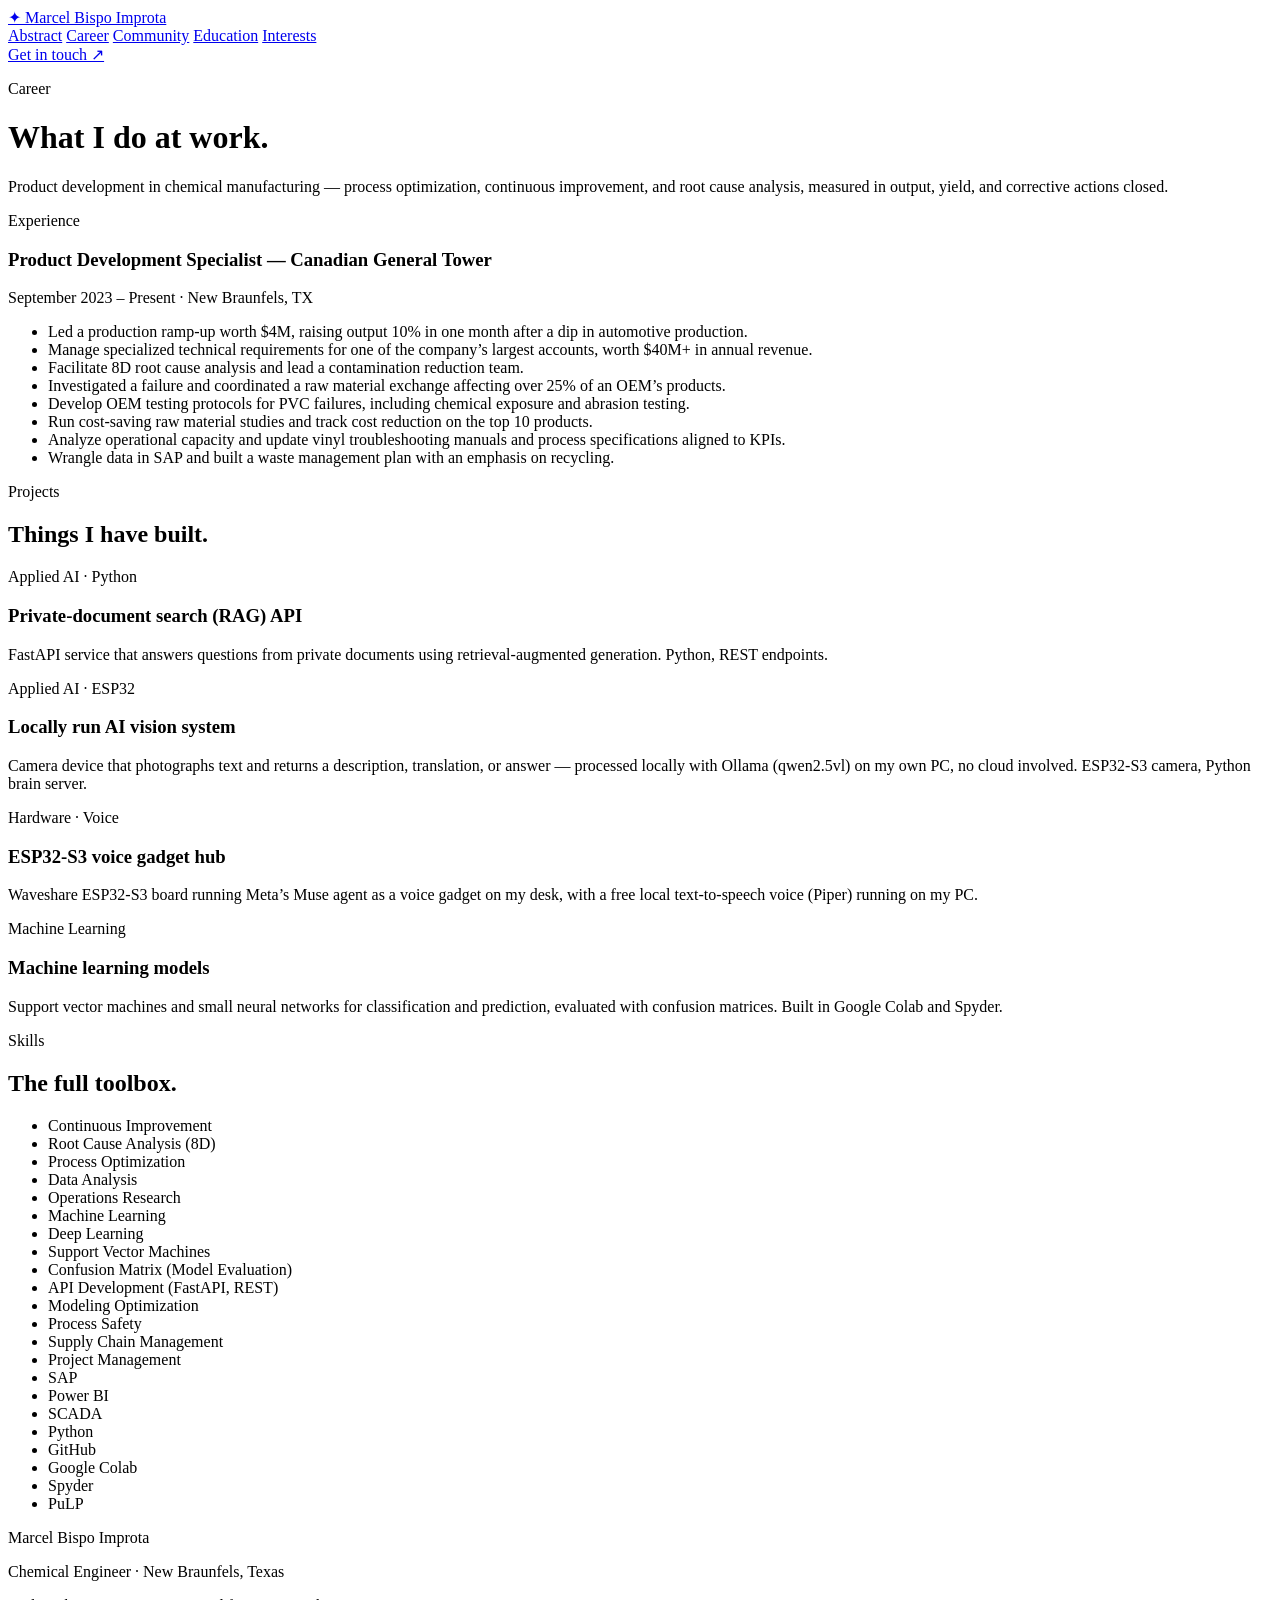
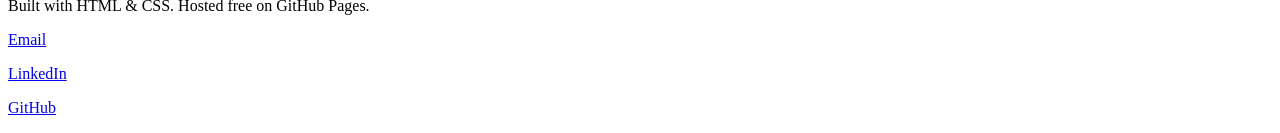
==== career.html @ 75b70cec "Add files via upload" ====
<!DOCTYPE html>
<html lang="en">
<head>
  <meta charset="UTF-8">
  <meta name="viewport" content="width=device-width, initial-scale=1.0">
  <title>Career — Marcel Bispo Improta</title>
  <link rel="preconnect" href="https://fonts.googleapis.com">
  <link rel="preconnect" href="https://fonts.gstatic.com" crossorigin>
  <link href="https://fonts.googleapis.com/css2?family=Fraunces:opsz,wght@9..144,500;9..144,600&family=Inter:wght@400;500;600&display=swap" rel="stylesheet">
  <link rel="stylesheet" href="style.css">
</head>
<body>

  <!-- ============ NAVIGATION (same on every page) ============ -->
  <div class="nav-wrap">
    <nav>
      <a class="brand" href="index.html"><span>✦</span> Marcel Bispo Improta</a>
      <div class="nav-links">
        <a href="index.html">Abstract</a>
        <a href="career.html" class="active">Career</a>
        <a href="community.html">Community</a>
        <a href="education.html">Education</a>
        <a href="interests.html">Interests</a>
      </div>
      <a class="btn" href="mailto:marcelbispoimprota@gmail.com">Get in touch ↗</a>
    </nav>
  </div>

  <!-- ============ PAGE HEADER ============ -->
  <header class="page-hero">
    <div class="page-hero-inner">
      <p class="eyebrow">Career</p>
      <h1>What I do at work.</h1>
      <p>
        Product development in chemical manufacturing — process optimization,
        continuous improvement, and root cause analysis, measured in output,
        yield, and corrective actions closed.
      </p>
    </div>
  </header>

  <!-- ============ EXPERIENCE ============ -->
  <section class="section">
    <p class="eyebrow">Experience</p>
    <h3 class="role">Product Development Specialist — Canadian General Tower</h3>
    <p class="dates">September 2023 – Present &middot; New Braunfels, TX</p>
    <ul class="tight">
      <li>Led a production ramp-up worth $4M, raising output 10% in one month after a dip in automotive production.</li>
      <li>Manage specialized technical requirements for one of the company&rsquo;s largest accounts, worth $40M+ in annual revenue.</li>
      <li>Facilitate 8D root cause analysis and lead a contamination reduction team.</li>
      <li>Investigated a failure and coordinated a raw material exchange affecting over 25% of an OEM&rsquo;s products.</li>
      <li>Develop OEM testing protocols for PVC failures, including chemical exposure and abrasion testing.</li>
      <li>Run cost-saving raw material studies and track cost reduction on the top 10 products.</li>
      <li>Analyze operational capacity and update vinyl troubleshooting manuals and process specifications aligned to KPIs.</li>
      <li>Wrangle data in SAP and built a waste management plan with an emphasis on recycling.</li>
    </ul>
  </section>

  <!-- ============ PROJECTS ============ -->
  <section class="section">
    <p class="eyebrow">Projects</p>
    <h2 class="display">Things I have built.</h2>
    <div class="cards">
      <!-- To add a project, copy one <div class="card"> block and edit it. -->
      <div class="card">
        <span class="tag">Applied AI &middot; Python</span>
        <h3>Private-document search (RAG) API</h3>
        <p>FastAPI service that answers questions from private documents using retrieval-augmented generation. Python, REST endpoints.</p>
      </div>
      <div class="card">
        <span class="tag">Applied AI &middot; ESP32</span>
        <h3>Locally run AI vision system</h3>
        <p>Camera device that photographs text and returns a description, translation, or answer — processed locally with Ollama (qwen2.5vl) on my own PC, no cloud involved. ESP32-S3 camera, Python brain server.</p>
      </div>
      <div class="card">
        <span class="tag">Hardware &middot; Voice</span>
        <h3>ESP32-S3 voice gadget hub</h3>
        <p>Waveshare ESP32-S3 board running Meta&rsquo;s Muse agent as a voice gadget on my desk, with a free local text-to-speech voice (Piper) running on my PC.</p>
      </div>
      <div class="card">
        <span class="tag">Machine Learning</span>
        <h3>Machine learning models</h3>
        <p>Support vector machines and small neural networks for classification and prediction, evaluated with confusion matrices. Built in Google Colab and Spyder.</p>
      </div>
    </div>
  </section>

  <!-- ============ SKILLS ============ -->
  <section class="section">
    <p class="eyebrow">Skills</p>
    <h2 class="display">The full toolbox.</h2>
    <ul class="skills">
      <li>Continuous Improvement</li>
      <li>Root Cause Analysis (8D)</li>
      <li>Process Optimization</li>
      <li>Data Analysis</li>
      <li>Operations Research</li>
      <li>Machine Learning</li>
      <li>Deep Learning</li>
      <li>Support Vector Machines</li>
      <li>Confusion Matrix (Model Evaluation)</li>
      <li>API Development (FastAPI, REST)</li>
      <li>Modeling Optimization</li>
      <li>Process Safety</li>
      <li>Supply Chain Management</li>
      <li>Project Management</li>
      <li>SAP</li>
      <li>Power BI</li>
      <li>SCADA</li>
      <li>Python</li>
      <li>GitHub</li>
      <li>Google Colab</li>
      <li>Spyder</li>
      <li>PuLP</li>
    </ul>
  </section>

  <!-- ============ FOOTER (same on every page) ============ -->
  <footer>
    <div class="footer-inner">
      <div>
        <p class="footer-name">Marcel Bispo Improta</p>
        <p>Chemical Engineer &middot; New Braunfels, Texas</p>
        <p class="footer-note">Built with HTML &amp; CSS. Hosted free on GitHub Pages.</p>
      </div>
      <div>
        <p><a href="mailto:marcelbispoimprota@gmail.com">Email</a></p>
        <p><a href="https://www.linkedin.com/in/marcel-bispo-improta-1b046a62" target="_blank">LinkedIn</a></p>
        <p><a href="https://github.com/marcelbispoimprota-arch" target="_blank">GitHub</a></p>
      </div>
    </div>
  </footer>

</body>
</html>
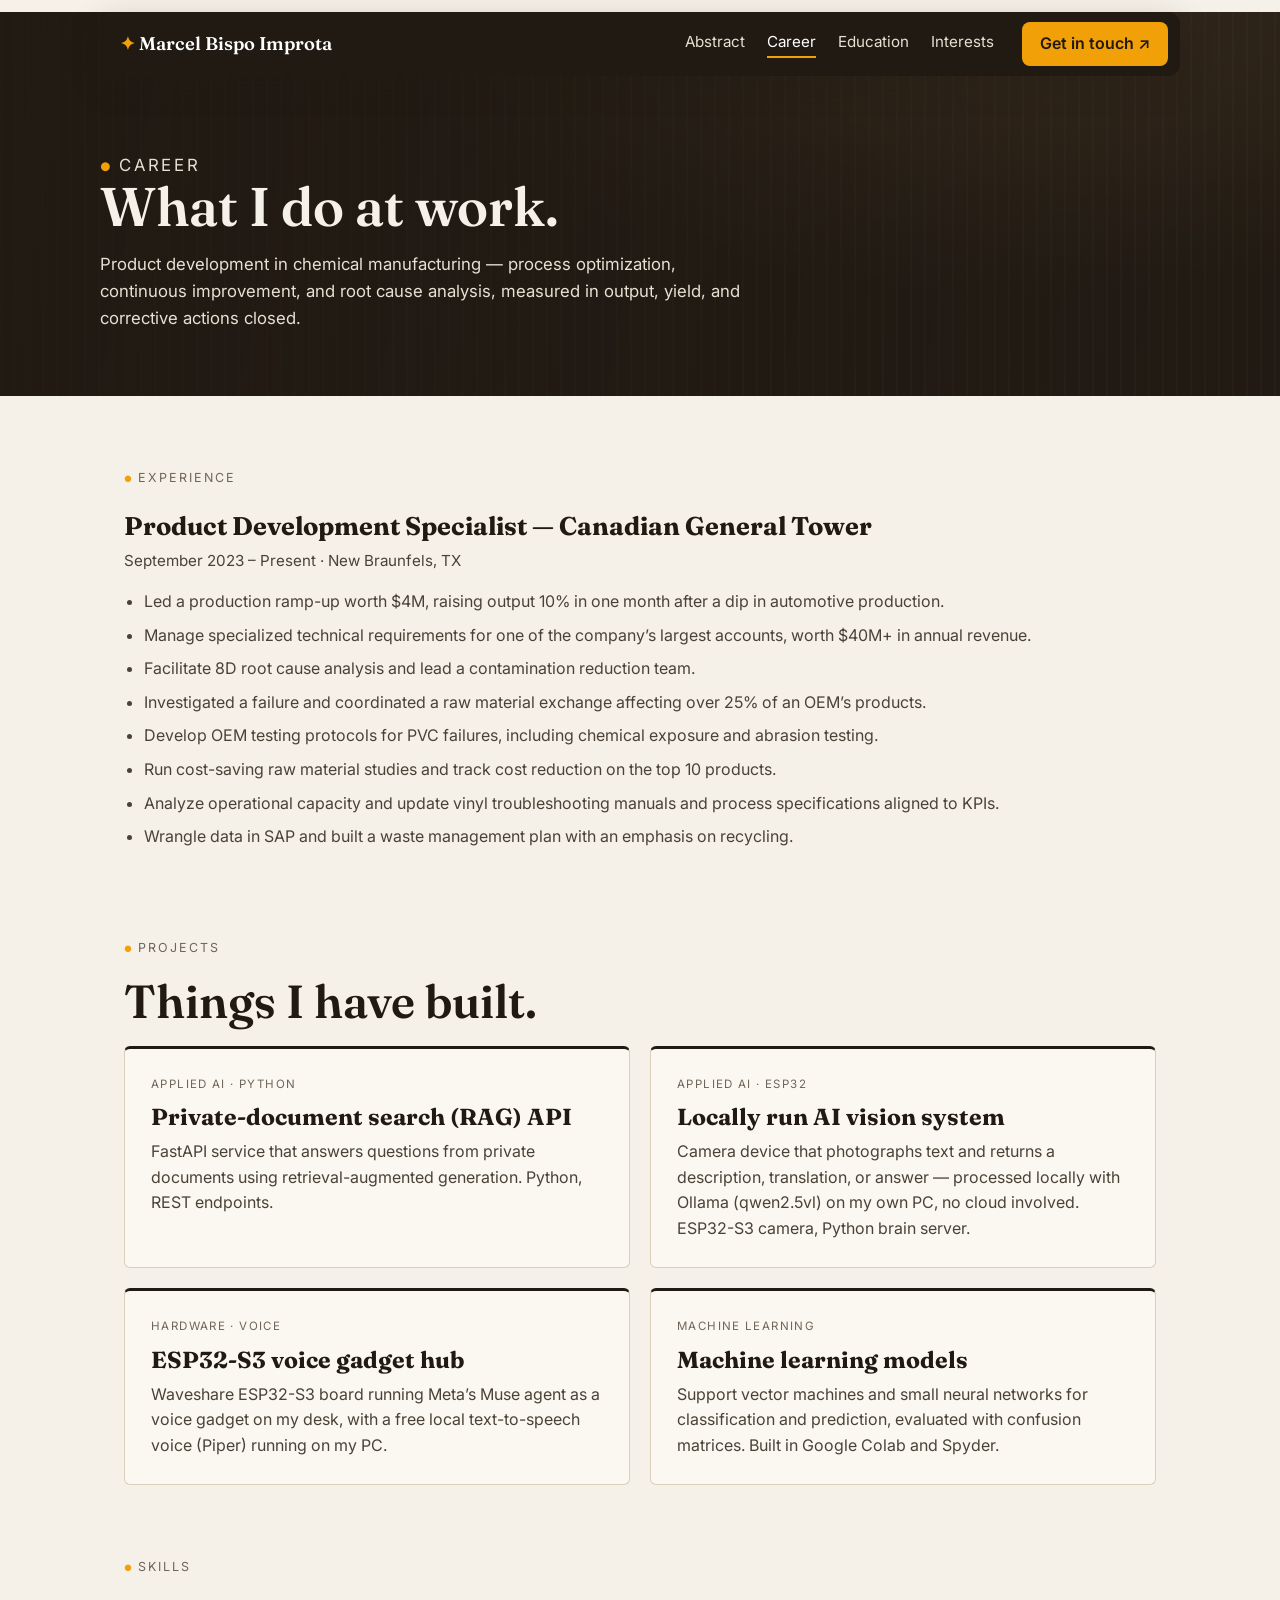
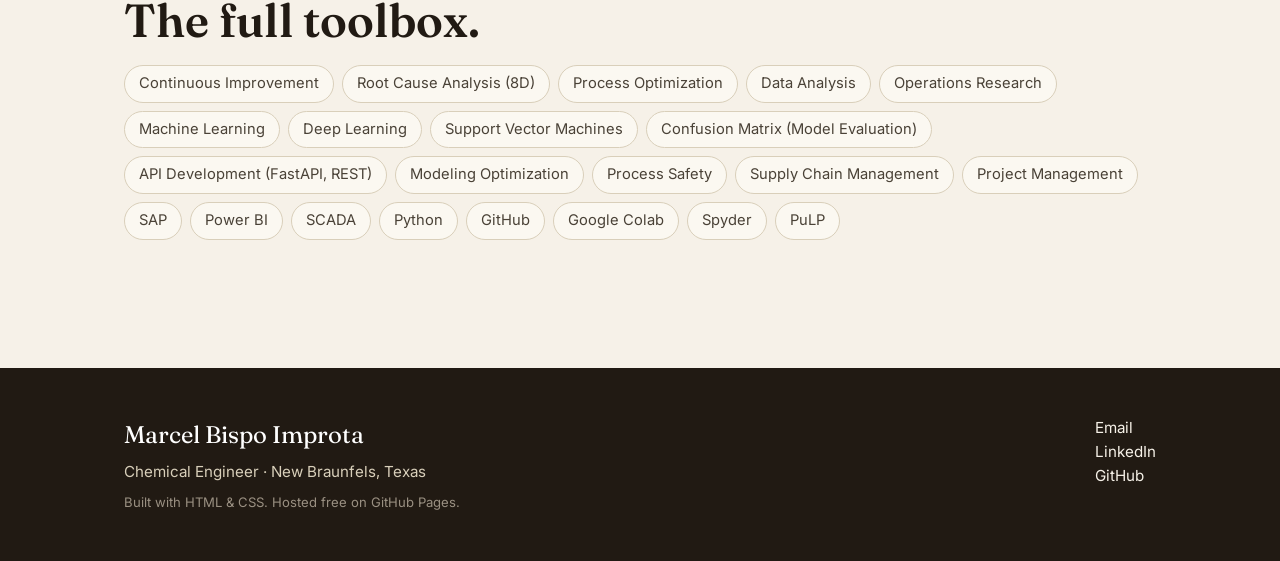
==== commit fa7137a1: "Update numbers band and remove Community section" ====
--- a/career.html
+++ b/career.html
@@ -18,7 +18,6 @@
       <div class="nav-links">
         <a href="index.html">Abstract</a>
         <a href="career.html" class="active">Career</a>
-        <a href="community.html">Community</a>
         <a href="education.html">Education</a>
         <a href="interests.html">Interests</a>
       </div>
--- a/style.css
+++ b/style.css
@@ -0,0 +1,480 @@
+/* ============================================================
+   style.css — the look of the portfolio site.
+   One file styles all five pages. Change a value here and
+   every page updates.
+
+   HOW THIS DESIGN WORKS (like the reference you sent):
+   - Dark "pill" navigation bar at the top, with an orange button.
+   - A dark hero with big serif headlines and a fluted-glass pattern.
+   - Cream bands, serif section headlines, and orange accents.
+   - No photos needed: the decorative panels are pure CSS gradients,
+     so the site works offline and loads fast.
+
+   TO CHANGE THE COLORS: edit the six --color lines below.
+   TO CHANGE THE FONTS: edit the two --font lines, and the matching
+   Google Fonts link in each HTML file's <head>.
+   ============================================================ */
+
+:root {
+  --ink: #211a13;        /* Near-black warm brown: nav, hero, footer */
+  --ink-soft: #4a4237;   /* Softer brown: body text on cream */
+  --cream: #f6f1e8;      /* Page background */
+  --cream-2: #e9e1d0;    /* Stats band background */
+  --paper: #fbf8f1;      /* Card background */
+  --accent: #f2a007;     /* Orange: buttons and highlights */
+  --accent-hover: #d98d00;
+  --muted: #6f6659;      /* Gray-brown: small labels */
+  --line: #d9cfba;       /* Hairline borders */
+  --serif: "Fraunces", Georgia, "Times New Roman", serif;  /* Headlines */
+  --sans: "Inter", Arial, Helvetica, sans-serif;           /* Body text */
+}
+
+* { box-sizing: border-box; }
+
+body {
+  margin: 0;
+  font-family: var(--sans);
+  line-height: 1.6;
+  color: var(--ink);
+  background: var(--cream);
+}
+
+a { color: var(--ink); }
+img { max-width: 100%; }
+
+/* ---------- Top navigation (the dark pill) ---------- */
+
+.nav-wrap {
+  position: sticky;      /* Stays visible while scrolling */
+  top: 12px;
+  z-index: 50;
+  padding: 0 16px;
+}
+
+nav {
+  max-width: 1080px;
+  margin: 12px auto 0;
+  background: var(--ink);
+  color: #f6f1e8;
+  border-radius: 12px;
+  display: flex;
+  align-items: center;
+  gap: 28px;
+  padding: 10px 12px 10px 20px;
+  box-shadow: 0 10px 30px rgba(33, 26, 19, 0.25);
+}
+
+.brand {
+  font-family: var(--serif);
+  font-size: 1.15em;
+  font-weight: 600;
+  color: #fff;
+  text-decoration: none;
+  white-space: nowrap;
+}
+
+.brand span { color: var(--accent); }
+
+.nav-links {
+  display: flex;
+  gap: 22px;
+  margin-left: auto;
+}
+
+.nav-links a {
+  color: #e8e0d2;
+  text-decoration: none;
+  font-size: 0.95em;
+  padding-bottom: 2px;
+  white-space: nowrap;
+}
+
+.nav-links a:hover { color: #fff; }
+
+/* The current page's tab gets an orange underline. Each HTML file
+   marks its own link with class="active". */
+.nav-links a.active {
+  color: #fff;
+  border-bottom: 2px solid var(--accent);
+}
+
+/* ---------- Buttons ---------- */
+
+.btn {
+  display: inline-block;
+  background: var(--accent);
+  color: var(--ink);
+  font-weight: 600;
+  text-decoration: none;
+  padding: 9px 18px;
+  border-radius: 8px;
+  white-space: nowrap;
+}
+
+.btn:hover { background: var(--accent-hover); }
+
+.btn-ghost {
+  display: inline-block;
+  color: #f6f1e8;
+  text-decoration: none;
+  font-weight: 500;
+  padding: 9px 4px;
+  border-bottom: 1px solid rgba(246, 241, 232, 0.5);
+}
+
+.btn-ghost:hover { border-bottom-color: #f6f1e8; }
+
+/* ---------- Hero (home page, dark with fluted-glass pattern) ---------- */
+
+.hero {
+  /* Layered background: dark overlay + vertical fluted lines + warm glow.
+     No image file needed. */
+  background:
+    linear-gradient(100deg, rgba(33, 26, 19, 0.88) 0%, rgba(33, 26, 19, 0.55) 55%, rgba(33, 26, 19, 0.35) 100%),
+    repeating-linear-gradient(90deg, rgba(255, 255, 255, 0.055) 0 2px, transparent 2px 14px),
+    radial-gradient(1200px 500px at 75% 20%, #6b4a22 0%, #3a2c1c 45%, #211a13 100%);
+  color: #f6f1e8;
+  /* Angled cut on the bottom-right corner, like the reference. */
+  clip-path: polygon(0 0, 100% 0, 100% calc(100% - 56px), calc(100% - 160px) 100%, 0 100%);
+  margin-top: -64px;     /* Slides up behind the floating nav pill */
+  padding: 150px 24px 130px;
+}
+
+.hero-inner {
+  max-width: 1080px;
+  margin: 0 auto;
+}
+
+/* Small caps label above a headline. The dot is the orange accent. */
+.eyebrow {
+  font-size: 0.78em;
+  letter-spacing: 0.16em;
+  text-transform: uppercase;
+  color: #d8cfba;
+  margin: 0 0 18px;
+}
+
+.eyebrow::before {
+  content: "● ";
+  color: var(--accent);
+  font-size: 0.7em;
+}
+
+.hero h1 {
+  font-family: var(--serif);
+  font-weight: 600;
+  font-size: clamp(2.6rem, 6vw, 4.4rem);
+  line-height: 1.05;
+  margin: 0 0 20px;
+  max-width: 12ch;
+}
+
+.hero p.lead {
+  font-size: 1.08em;
+  color: #e8e0d2;
+  max-width: 52ch;
+  margin: 0 0 30px;
+}
+
+.hero-actions {
+  display: flex;
+  gap: 26px;
+  align-items: center;
+  flex-wrap: wrap;
+}
+
+/* ---------- Stats band (cream strip under the hero) ---------- */
+
+.stats { background: var(--cream-2); }
+
+.stats-inner {
+  max-width: 1080px;
+  margin: 0 auto;
+  display: grid;
+  grid-template-columns: 1.25fr 1fr 1fr 1fr;
+  gap: 28px;
+  padding: 40px 24px;
+  align-items: start;
+}
+
+.stats-title {
+  font-family: var(--serif);
+  font-size: 1.5em;
+  line-height: 1.2;
+  margin: 0;
+  grid-row: span 2;
+}
+
+.stat { border-left: 1px solid #c9bda1; padding-left: 20px; }
+
+.stat .num {
+  font-family: var(--serif);
+  font-size: 2.1em;
+  line-height: 1.1;
+  display: block;
+}
+
+.stat .label {
+  font-size: 0.72em;
+  letter-spacing: 0.12em;
+  text-transform: uppercase;
+  color: var(--muted);
+  display: block;
+  margin-top: 6px;
+}
+
+/* ---------- Page hero (inner pages: smaller dark header) ---------- */
+
+.page-hero {
+  background:
+    linear-gradient(100deg, rgba(33, 26, 19, 0.9) 0%, rgba(33, 26, 19, 0.6) 100%),
+    repeating-linear-gradient(90deg, rgba(255, 255, 255, 0.05) 0 2px, transparent 2px 14px),
+    radial-gradient(900px 400px at 80% 0%, #54402a 0%, #211a13 70%);
+  color: #f6f1e8;
+  margin-top: -64px;
+  padding: 140px 24px 64px;
+}
+
+.page-hero-inner {
+  max-width: 1080px;
+  margin: 0 auto;
+}
+
+.page-hero h1 {
+  font-family: var(--serif);
+  font-weight: 600;
+  font-size: clamp(2.2rem, 5vw, 3.4rem);
+  line-height: 1.08;
+  margin: 0 0 14px;
+  max-width: 16ch;
+}
+
+.page-hero p {
+  color: #e8e0d2;
+  max-width: 60ch;
+  margin: 0;
+  font-size: 1.05em;
+}
+
+/* ---------- Sections ---------- */
+
+.section {
+  max-width: 1080px;
+  margin: 0 auto;
+  padding: 72px 24px;
+}
+
+.section + .section { padding-top: 0; }
+
+.section .eyebrow { color: var(--muted); }
+
+h2.display {
+  font-family: var(--serif);
+  font-weight: 600;
+  font-size: clamp(2rem, 4vw, 2.9rem);
+  line-height: 1.12;
+  margin: 0 0 18px;
+  max-width: 20ch;
+}
+
+.section p { color: var(--ink-soft); max-width: 62ch; }
+
+/* Two-column layout: text on one side, decorative panel on the other. */
+.split {
+  display: grid;
+  grid-template-columns: 1.05fr 0.95fr;
+  gap: 56px;
+  align-items: start;
+}
+
+/* Decorative panel: pure CSS art, no photo needed. Each page can pick
+   a different gradient by adding a second class (see .visual--* below). */
+.visual {
+  min-height: 340px;
+  border-radius: 4px;
+  /* Angled cut on the top-right corner, like the reference. */
+  clip-path: polygon(0 0, calc(100% - 48px) 0, 100% 48px, 100% 100%, 0 100%);
+  background:
+    repeating-linear-gradient(90deg, rgba(255, 255, 255, 0.07) 0 2px, transparent 2px 16px),
+    linear-gradient(150deg, #7a5a30 0%, #3a2c1c 55%, #211a13 100%);
+  position: relative;
+  overflow: hidden;
+}
+
+.visual--data {
+  background:
+    repeating-linear-gradient(90deg, rgba(255, 255, 255, 0.06) 0 2px, transparent 2px 16px),
+    linear-gradient(150deg, #4a5a3a 0%, #2c3626 55%, #211a13 100%);
+}
+
+.visual--community {
+  background:
+    repeating-linear-gradient(90deg, rgba(255, 255, 255, 0.06) 0 2px, transparent 2px 16px),
+    linear-gradient(150deg, #8a6a4a 0%, #4a3626 55%, #211a13 100%);
+}
+
+.visual--light {
+  background:
+    repeating-linear-gradient(90deg, rgba(33, 26, 19, 0.06) 0 2px, transparent 2px 16px),
+    linear-gradient(150deg, #e9e1d0 0%, #d9cfba 60%, #c9bda1 100%);
+}
+
+/* Big faint serif glyph inside the decorative panel. */
+.visual .glyph {
+  font-family: var(--serif);
+  font-size: 9rem;
+  line-height: 1;
+  color: rgba(246, 241, 232, 0.16);
+  position: absolute;
+  right: 24px;
+  bottom: 8px;
+}
+
+.visual--light .glyph { color: rgba(33, 26, 19, 0.14); }
+
+.visual .caption {
+  position: absolute;
+  left: 24px;
+  bottom: 24px;
+  color: #f6f1e8;
+  font-size: 0.85em;
+  letter-spacing: 0.1em;
+  text-transform: uppercase;
+  max-width: 22ch;
+}
+
+.visual--light .caption { color: var(--ink); }
+
+/* ---------- Cards ---------- */
+
+.cards {
+  display: grid;
+  grid-template-columns: repeat(2, 1fr);
+  gap: 20px;
+  margin-top: 8px;
+}
+
+.card {
+  background: var(--paper);
+  border: 1px solid var(--line);
+  border-top: 3px solid var(--ink);
+  border-radius: 6px;
+  padding: 26px;
+}
+
+.card h3 {
+  font-family: var(--serif);
+  font-size: 1.45em;
+  line-height: 1.2;
+  margin: 0 0 8px;
+}
+
+.card p { margin: 0; }
+
+.card .tag {
+  font-size: 0.72em;
+  letter-spacing: 0.12em;
+  text-transform: uppercase;
+  color: var(--muted);
+  display: block;
+  margin-bottom: 10px;
+}
+
+/* Cards that are links (the "start here" cards on the home page). */
+a.card { text-decoration: none; color: var(--ink); display: block; }
+a.card:hover { border-top-color: var(--accent); }
+a.card .more { color: var(--accent-hover); font-weight: 600; }
+
+/* ---------- Lists and details ---------- */
+
+.dates {
+  color: var(--muted);
+  margin-top: -8px;
+  font-size: 0.95em;
+}
+
+h3.role {
+  font-family: var(--serif);
+  font-size: 1.6em;
+  margin: 0 0 10px;
+}
+
+ul.tight { padding-left: 20px; color: var(--ink-soft); }
+ul.tight li { margin-bottom: 8px; }
+
+/* ---------- Skills pills ---------- */
+
+.skills {
+  list-style: none;
+  padding-left: 0;
+  display: flex;
+  flex-wrap: wrap;
+  gap: 8px;
+}
+
+.skills li {
+  border: 1px solid var(--line);
+  background: var(--paper);
+  border-radius: 999px;
+  padding: 6px 14px;
+  font-size: 0.92em;
+  color: var(--ink-soft);
+}
+
+/* ---------- Footer ---------- */
+
+footer {
+  background: var(--ink);
+  color: #d8cfba;
+  margin-top: 40px;
+}
+
+.footer-inner {
+  max-width: 1080px;
+  margin: 0 auto;
+  padding: 48px 24px;
+  display: flex;
+  justify-content: space-between;
+  gap: 32px;
+  flex-wrap: wrap;
+  align-items: flex-start;
+}
+
+.footer-name {
+  font-family: var(--serif);
+  font-size: 1.5em;
+  color: #fff;
+  margin: 0 0 6px;
+}
+
+footer p { margin: 0; font-size: 0.95em; }
+
+footer a { color: #f6f1e8; text-decoration: none; }
+footer a:hover { text-decoration: underline; }
+
+.footer-note {
+  font-size: 0.82em;
+  color: #9a9082;
+  margin-top: 8px;
+}
+
+/* ---------- Phones and small screens ---------- */
+
+@media (max-width: 760px) {
+  nav { flex-wrap: wrap; gap: 10px; padding: 12px 16px; }
+  .nav-links {
+    order: 3;
+    margin-left: 0;
+    width: 100%;
+    overflow-x: auto;    /* Tabs scroll sideways instead of wrapping */
+    padding-bottom: 4px;
+  }
+  .hero, .page-hero { margin-top: -118px; padding-top: 170px; }
+  .hero { clip-path: polygon(0 0, 100% 0, 100% calc(100% - 36px), calc(100% - 90px) 100%, 0 100%); }
+  .stats-inner { grid-template-columns: 1fr 1fr; }
+  .stats-title { grid-column: 1 / -1; grid-row: auto; }
+  .split { grid-template-columns: 1fr; gap: 32px; }
+  .visual { min-height: 240px; }
+  .cards { grid-template-columns: 1fr; }
+  .section { padding: 52px 20px; }
+}
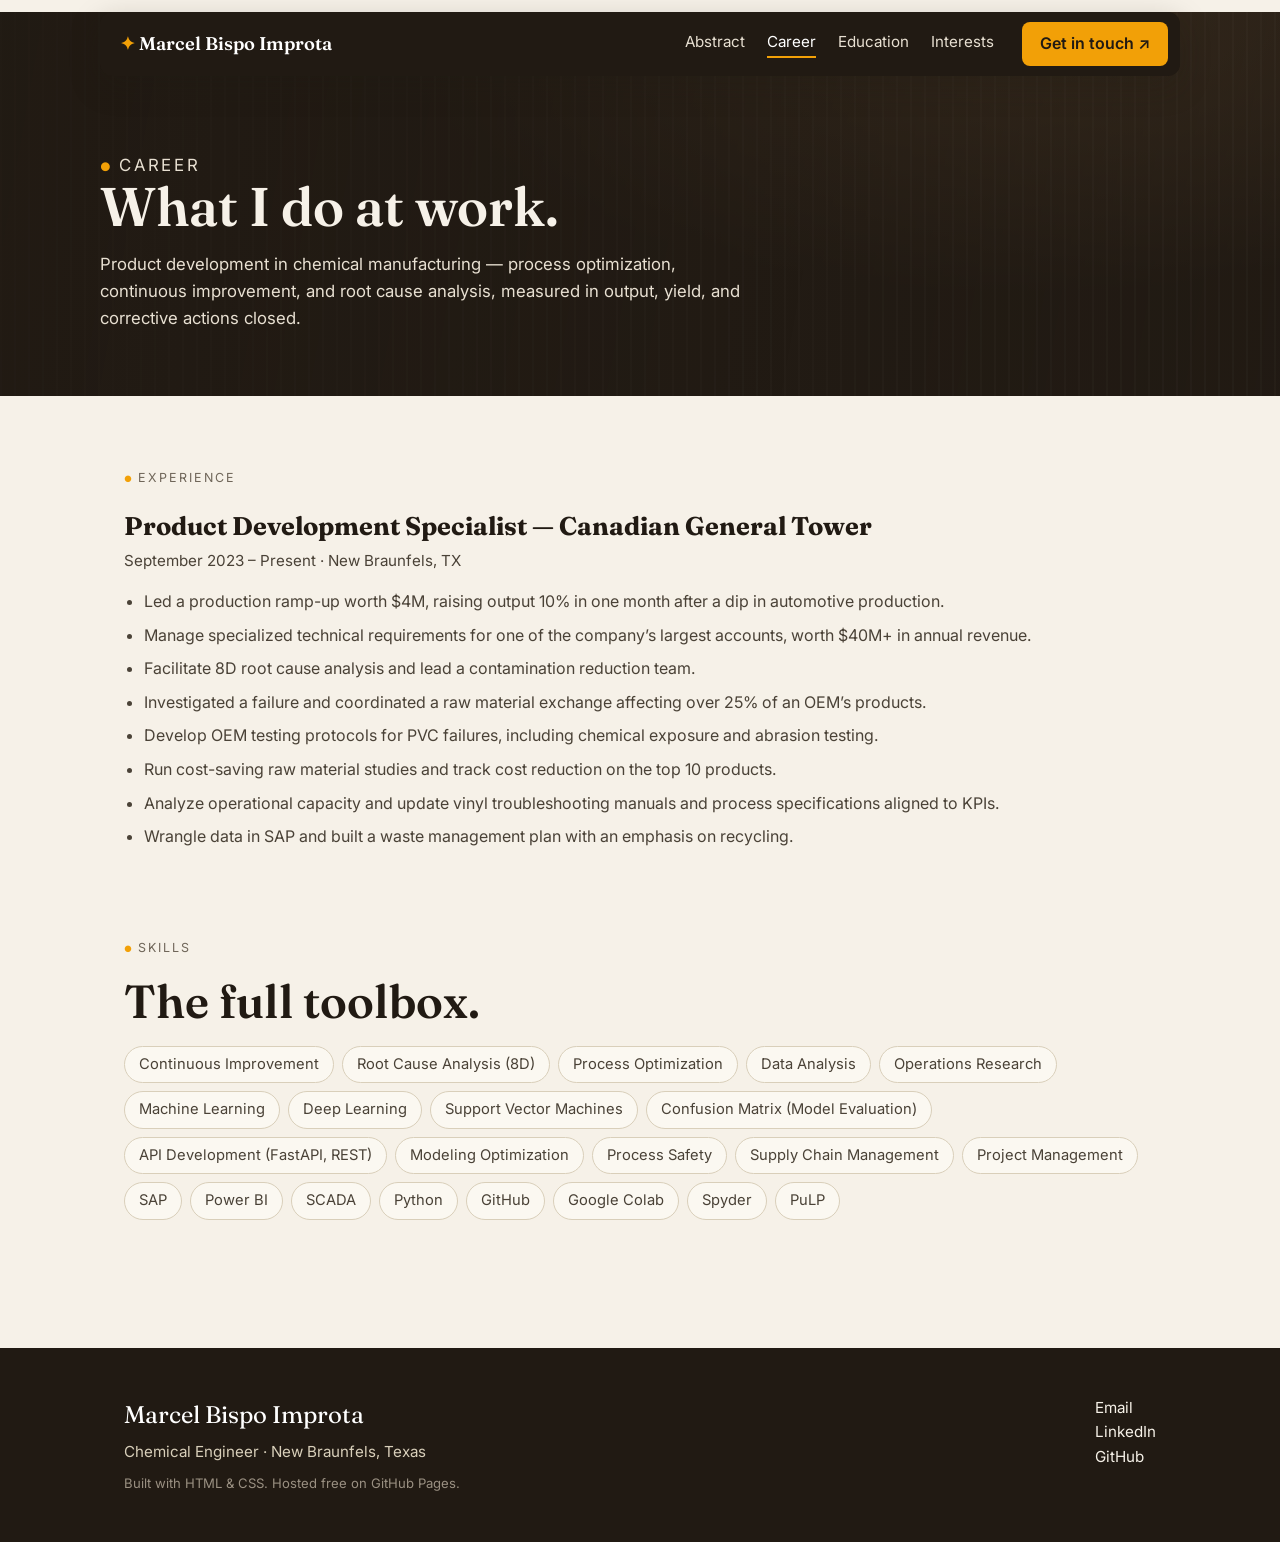
==== commit cbe23ed2: "Move built projects from Career to Interests" ====
--- a/career.html
+++ b/career.html
@@ -55,35 +55,6 @@
     </ul>
   </section>
 
-  <!-- ============ PROJECTS ============ -->
-  <section class="section">
-    <p class="eyebrow">Projects</p>
-    <h2 class="display">Things I have built.</h2>
-    <div class="cards">
-      <!-- To add a project, copy one <div class="card"> block and edit it. -->
-      <div class="card">
-        <span class="tag">Applied AI &middot; Python</span>
-        <h3>Private-document search (RAG) API</h3>
-        <p>FastAPI service that answers questions from private documents using retrieval-augmented generation. Python, REST endpoints.</p>
-      </div>
-      <div class="card">
-        <span class="tag">Applied AI &middot; ESP32</span>
-        <h3>Locally run AI vision system</h3>
-        <p>Camera device that photographs text and returns a description, translation, or answer — processed locally with Ollama (qwen2.5vl) on my own PC, no cloud involved. ESP32-S3 camera, Python brain server.</p>
-      </div>
-      <div class="card">
-        <span class="tag">Hardware &middot; Voice</span>
-        <h3>ESP32-S3 voice gadget hub</h3>
-        <p>Waveshare ESP32-S3 board running Meta&rsquo;s Muse agent as a voice gadget on my desk, with a free local text-to-speech voice (Piper) running on my PC.</p>
-      </div>
-      <div class="card">
-        <span class="tag">Machine Learning</span>
-        <h3>Machine learning models</h3>
-        <p>Support vector machines and small neural networks for classification and prediction, evaluated with confusion matrices. Built in Google Colab and Spyder.</p>
-      </div>
-    </div>
-  </section>
-
   <!-- ============ SKILLS ============ -->
   <section class="section">
     <p class="eyebrow">Skills</p>
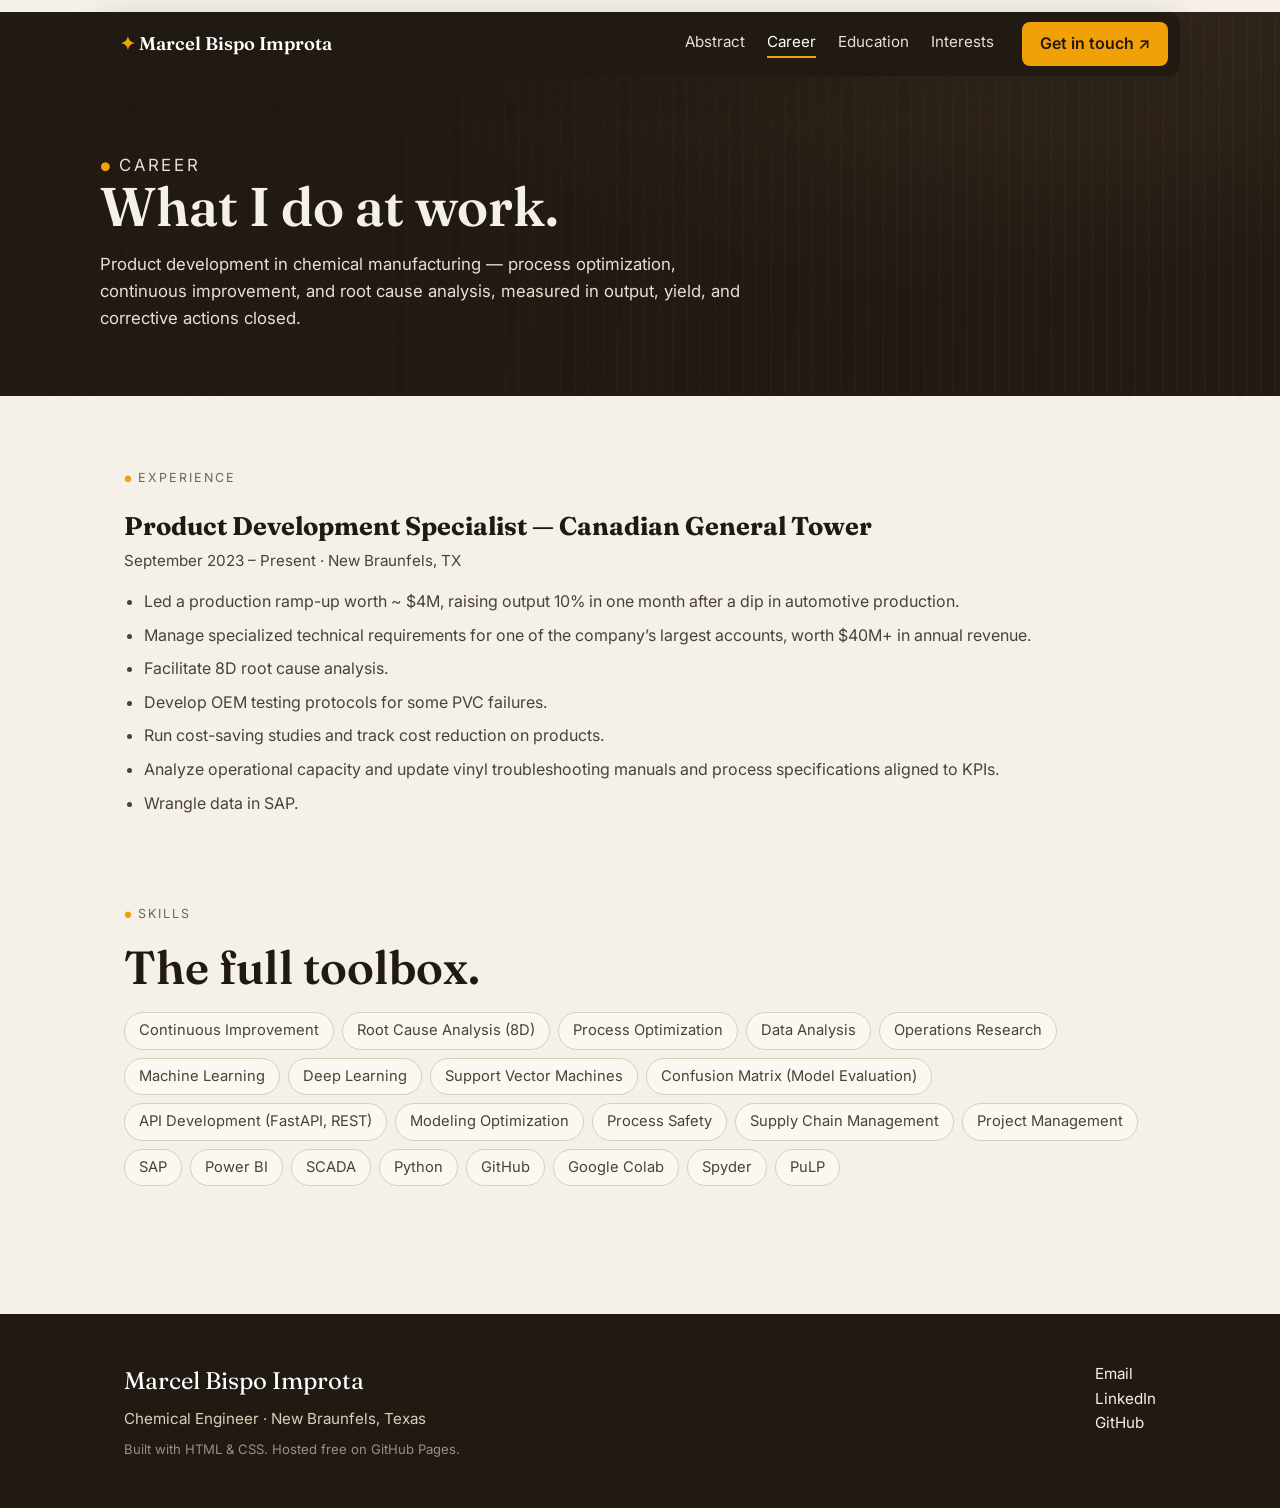
==== commit 13552f61: "Update career.html" ====
--- a/career.html
+++ b/career.html
@@ -44,14 +44,13 @@
     <h3 class="role">Product Development Specialist — Canadian General Tower</h3>
     <p class="dates">September 2023 – Present &middot; New Braunfels, TX</p>
     <ul class="tight">
-      <li>Led a production ramp-up worth $4M, raising output 10% in one month after a dip in automotive production.</li>
+      <li>Led a production ramp-up worth ~ $4M, raising output 10% in one month after a dip in automotive production.</li>
       <li>Manage specialized technical requirements for one of the company&rsquo;s largest accounts, worth $40M+ in annual revenue.</li>
-      <li>Facilitate 8D root cause analysis and lead a contamination reduction team.</li>
-      <li>Investigated a failure and coordinated a raw material exchange affecting over 25% of an OEM&rsquo;s products.</li>
-      <li>Develop OEM testing protocols for PVC failures, including chemical exposure and abrasion testing.</li>
-      <li>Run cost-saving raw material studies and track cost reduction on the top 10 products.</li>
+      <li>Facilitate 8D root cause analysis.</li>
+      <li>Develop OEM testing protocols for some PVC failures.</li>
+      <li>Run cost-saving studies and track cost reduction on products.</li>
       <li>Analyze operational capacity and update vinyl troubleshooting manuals and process specifications aligned to KPIs.</li>
-      <li>Wrangle data in SAP and built a waste management plan with an emphasis on recycling.</li>
+      <li>Wrangle data in SAP.</li>
     </ul>
   </section>
 
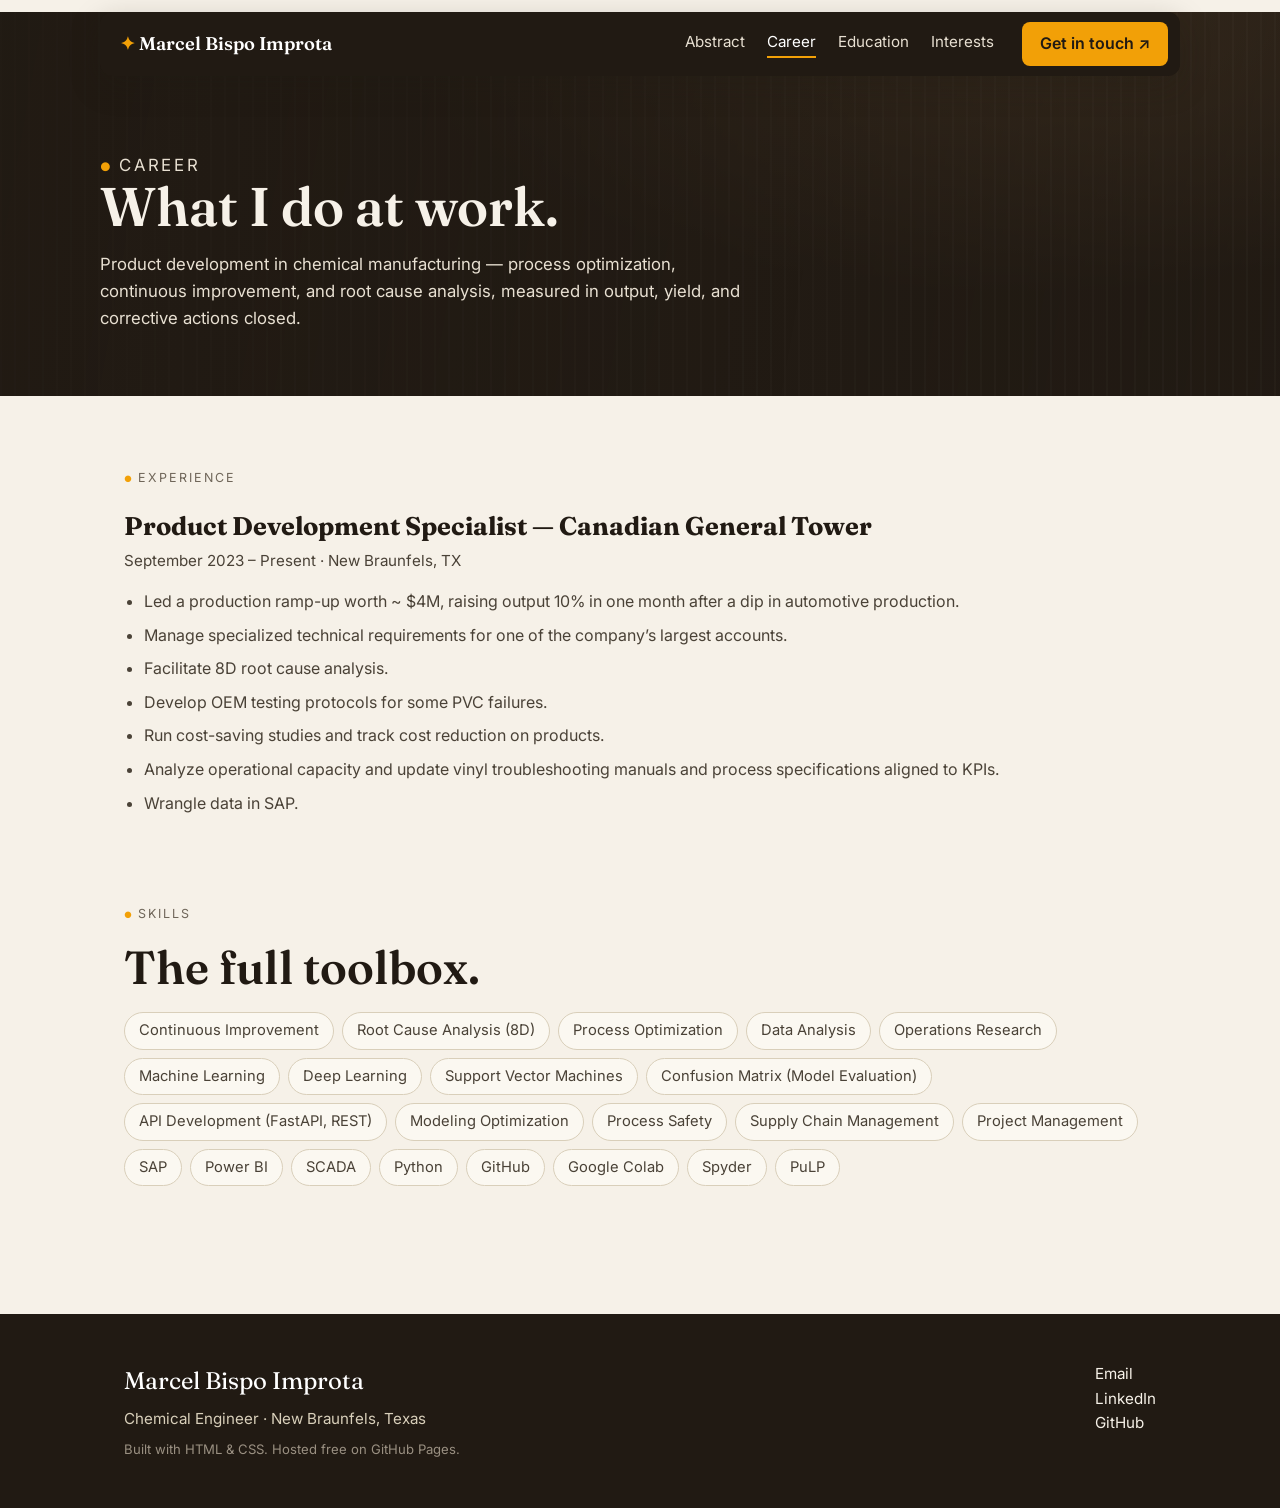
==== commit 9580cb1e: "Update career.html" ====
--- a/career.html
+++ b/career.html
@@ -45,7 +45,7 @@
     <p class="dates">September 2023 – Present &middot; New Braunfels, TX</p>
     <ul class="tight">
       <li>Led a production ramp-up worth ~ $4M, raising output 10% in one month after a dip in automotive production.</li>
-      <li>Manage specialized technical requirements for one of the company&rsquo;s largest accounts, worth $40M+ in annual revenue.</li>
+      <li>Manage specialized technical requirements for one of the company&rsquo;s largest accounts.</li>
       <li>Facilitate 8D root cause analysis.</li>
       <li>Develop OEM testing protocols for some PVC failures.</li>
       <li>Run cost-saving studies and track cost reduction on products.</li>
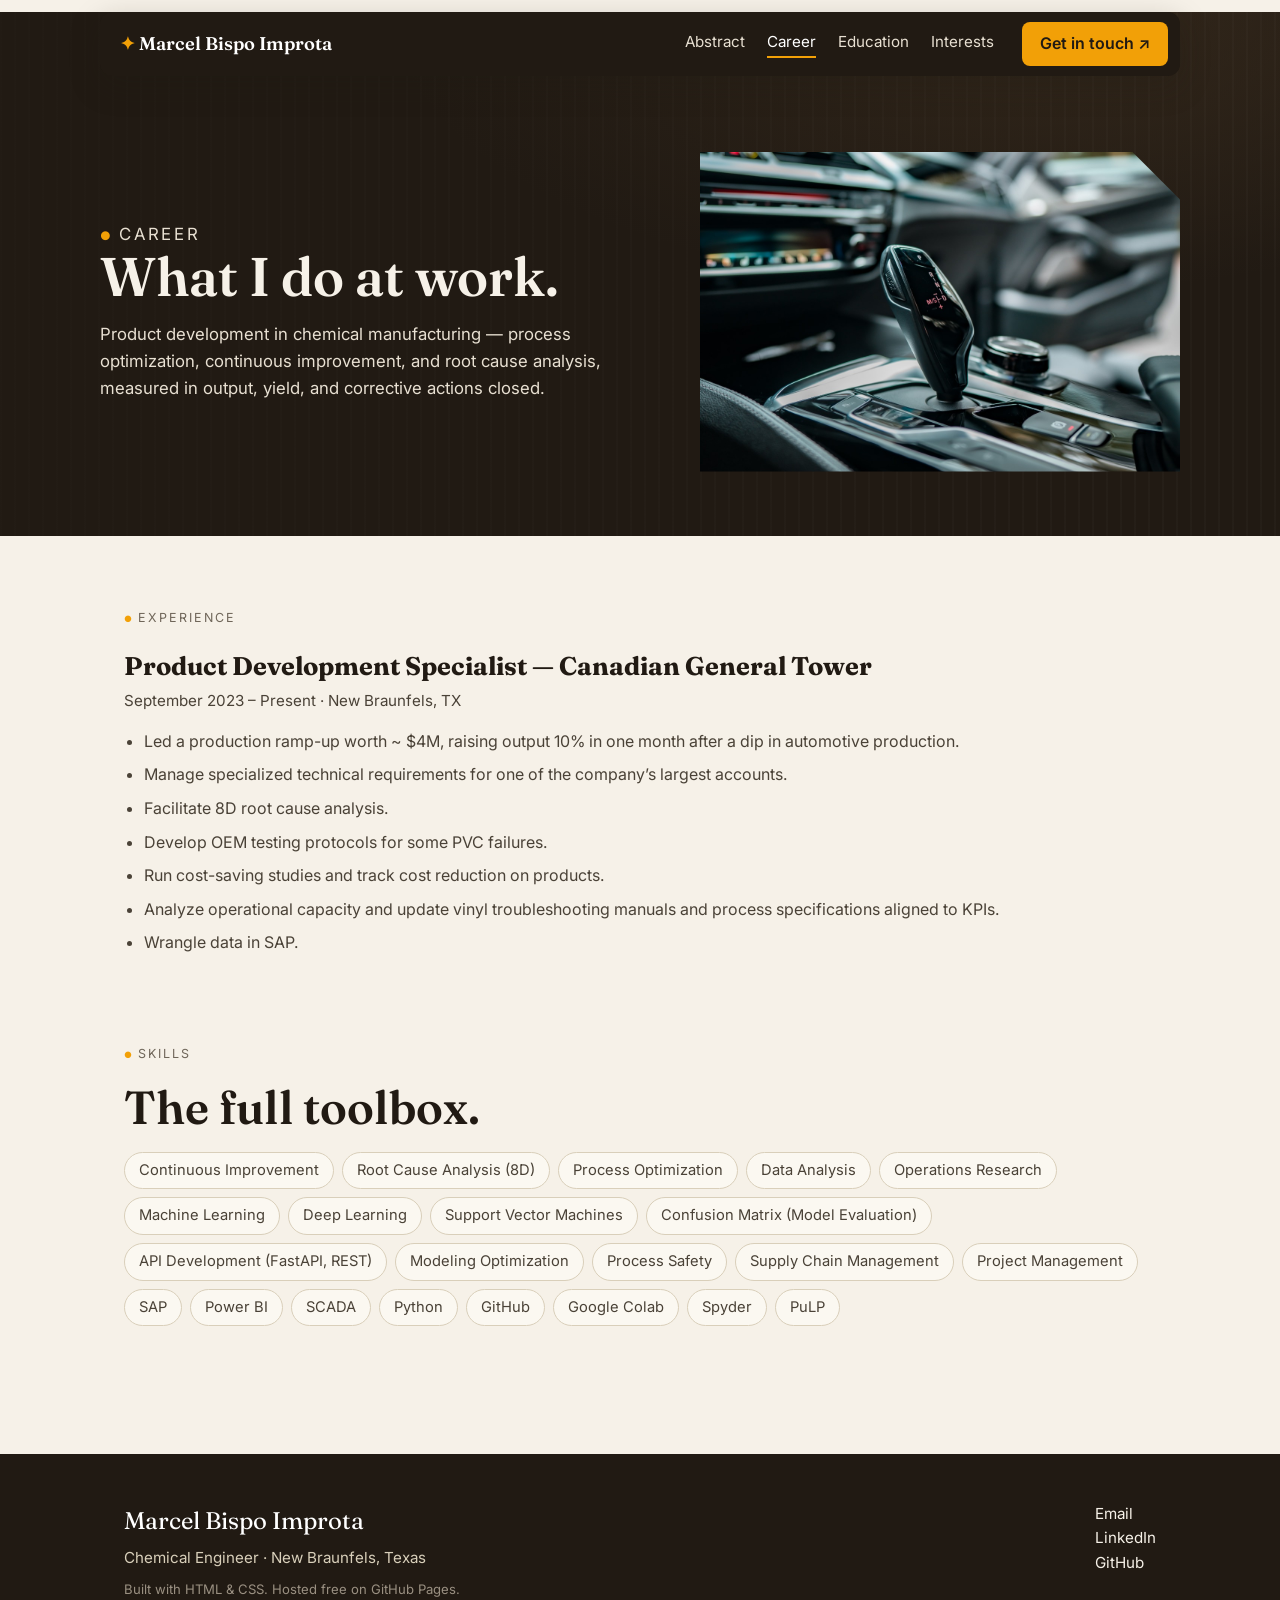
==== commit dcae658d: "Add car photo beside Career heading" ====
--- a/career.html
+++ b/career.html
@@ -26,15 +26,22 @@
   </div>
 
   <!-- ============ PAGE HEADER ============ -->
-  <header class="page-hero">
+  <header class="page-hero page-hero--split">
     <div class="page-hero-inner">
-      <p class="eyebrow">Career</p>
-      <h1>What I do at work.</h1>
-      <p>
-        Product development in chemical manufacturing — process optimization,
-        continuous improvement, and root cause analysis, measured in output,
-        yield, and corrective actions closed.
-      </p>
+      <div>
+        <p class="eyebrow">Career</p>
+        <h1>What I do at work.</h1>
+        <p>
+          Product development in chemical manufacturing — process optimization,
+          continuous improvement, and root cause analysis, measured in output,
+          yield, and corrective actions closed.
+        </p>
+      </div>
+      <!-- Car interior photo. The file career-photo.jpg must sit next to
+           this file in the repo, or the image will not show. -->
+      <figure class="hero-photo">
+        <img src="career-photo.jpg" alt="Car interior showing the center console and gear shift">
+      </figure>
     </div>
   </header>
 
--- a/style.css
+++ b/style.css
@@ -254,6 +254,32 @@
   max-width: 60ch;
   margin: 0;
   font-size: 1.05em;
+}
+
+/* ---------- Hero with photo beside the heading (Career page) ---------- */
+/* The photo sits to the right of the heading text. object-fit crops the
+   tall photo without stretching; object-position picks which part shows:
+   45% keeps the gear shift in frame. To show more of the top or bottom,
+   change that number. */
+.page-hero--split .page-hero-inner {
+  display: grid;
+  grid-template-columns: 1.15fr 1fr;
+  gap: 48px;
+  align-items: center;
+}
+
+.hero-photo {
+  margin: 0;
+}
+
+.hero-photo img {
+  display: block;
+  width: 100%;
+  height: 320px;
+  object-fit: cover;
+  object-position: center 45%;
+  /* Angled cut on the top-right corner, matching the .visual panels. */
+  clip-path: polygon(0 0, calc(100% - 48px) 0, 100% 48px, 100% 100%, 0 100%);
 }
 
 /* ---------- Sections ---------- */
@@ -475,6 +501,8 @@
   .stats-title { grid-column: 1 / -1; grid-row: auto; }
   .split { grid-template-columns: 1fr; gap: 32px; }
   .visual { min-height: 240px; }
+  .page-hero--split .page-hero-inner { grid-template-columns: 1fr; gap: 28px; }
+  .hero-photo img { height: 240px; }
   .cards { grid-template-columns: 1fr; }
   .section { padding: 52px 20px; }
 }
